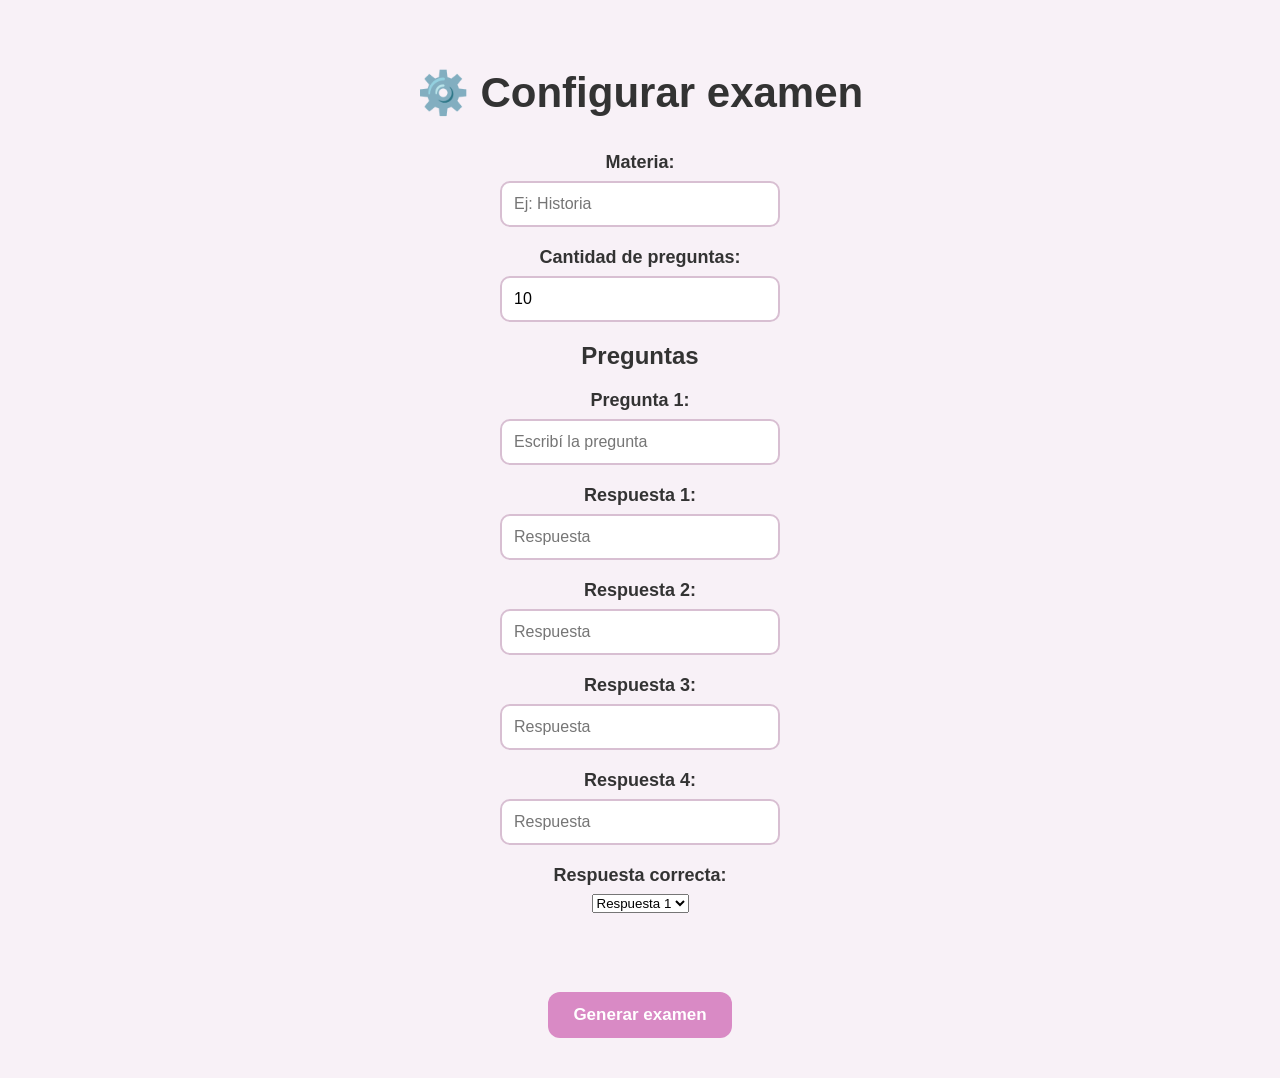
==== profesora.html @ 2b80e979 "Refactor exam configuration form in profesora.html Removed duplicate input for question count and ad" ====
<!DOCTYPE html>
<html lang="es">

<head>
    <meta charset="UTF-8">
    <meta name="viewport" content="width=device-width, initial-scale=1.0">

    <title>Configurar examen</title>

    <link rel="stylesheet" href="style.css">
</head>

<body>

    <div id="configurador">

        <h1>⚙️ Configurar examen</h1>

        <p>Materia:</p>
        <input type="text" id="materia" placeholder="Ej: Historia">
<p>Cantidad de preguntas:</p>
<input type="number" id="cantidadPreguntas" min="1" max="50" value="10">

<h2>Preguntas</h2>

<div id="preguntas">

    <div class="pregunta">

        <p>Pregunta 1:</p>
        <input type="text" placeholder="Escribí la pregunta">

        <p>Respuesta 1:</p>
        <input type="text" placeholder="Respuesta">

        <p>Respuesta 2:</p>
        <input type="text" placeholder="Respuesta">

        <p>Respuesta 3:</p>
        <input type="text" placeholder="Respuesta">

        <p>Respuesta 4:</p>
        <input type="text" placeholder="Respuesta">

        <p>Respuesta correcta:</p>
        <select>
            <option value="0">Respuesta 1</option>
            <option value="1">Respuesta 2</option>
            <option value="2">Respuesta 3</option>
            <option value="3">Respuesta 4</option>
        </select>

    </div>

</div>

<br>
        <br><br>

        <button onclick="crearExamen()">
            Generar examen
        </button>

    </div>


    <script>

        function crearExamen() {

            const materia =
                document.getElementById("materia").value.trim();

            const cantidad =
                document.getElementById("cantidadPreguntas").value;

            if (materia === "") {
                alert("Escribí el nombre de la materia.");
                return;
            }

            console.log("Materia:", materia);
            console.log("Cantidad de preguntas:", cantidad);

            alert("¡Configuración guardada!");

        }

    </script>

</body>

</html>
---- style.css ----
/* ================================
   ESTILO GENERAL
   ================================ */

body {
    margin: 0;
    padding: 40px 20px;

    font-family: Arial, sans-serif;

    background: #f8f1f7;
    color: #333;

    text-align: center;
}


/* ================================
   CAJA PRINCIPAL
   ================================ */

body > h1,
body > p,
body > input,
body > button {
    position: relative;
    z-index: 1;
}

h1 {
    font-size: 42px;
    margin-bottom: 35px;
}


/* ================================
   TEXTOS
   ================================ */

p {
    font-size: 18px;
    font-weight: bold;
    margin-top: 20px;
    margin-bottom: 8px;
}


/* ================================
   CAMPOS DE TEXTO
   ================================ */

input {
    width: 280px;
    padding: 12px;

    border: 2px solid #d8bfd2;
    border-radius: 10px;

    font-size: 16px;
    box-sizing: border-box;
}


/* ================================
   BOTÓN
   ================================ */

button {
    margin-top: 25px;

    padding: 13px 25px;

    border: none;
    border-radius: 12px;

    background: #d98ac5;
    color: white;

    font-size: 17px;
    font-weight: bold;

    cursor: pointer;
}

button:hover {
    transform: scale(1.04);
}
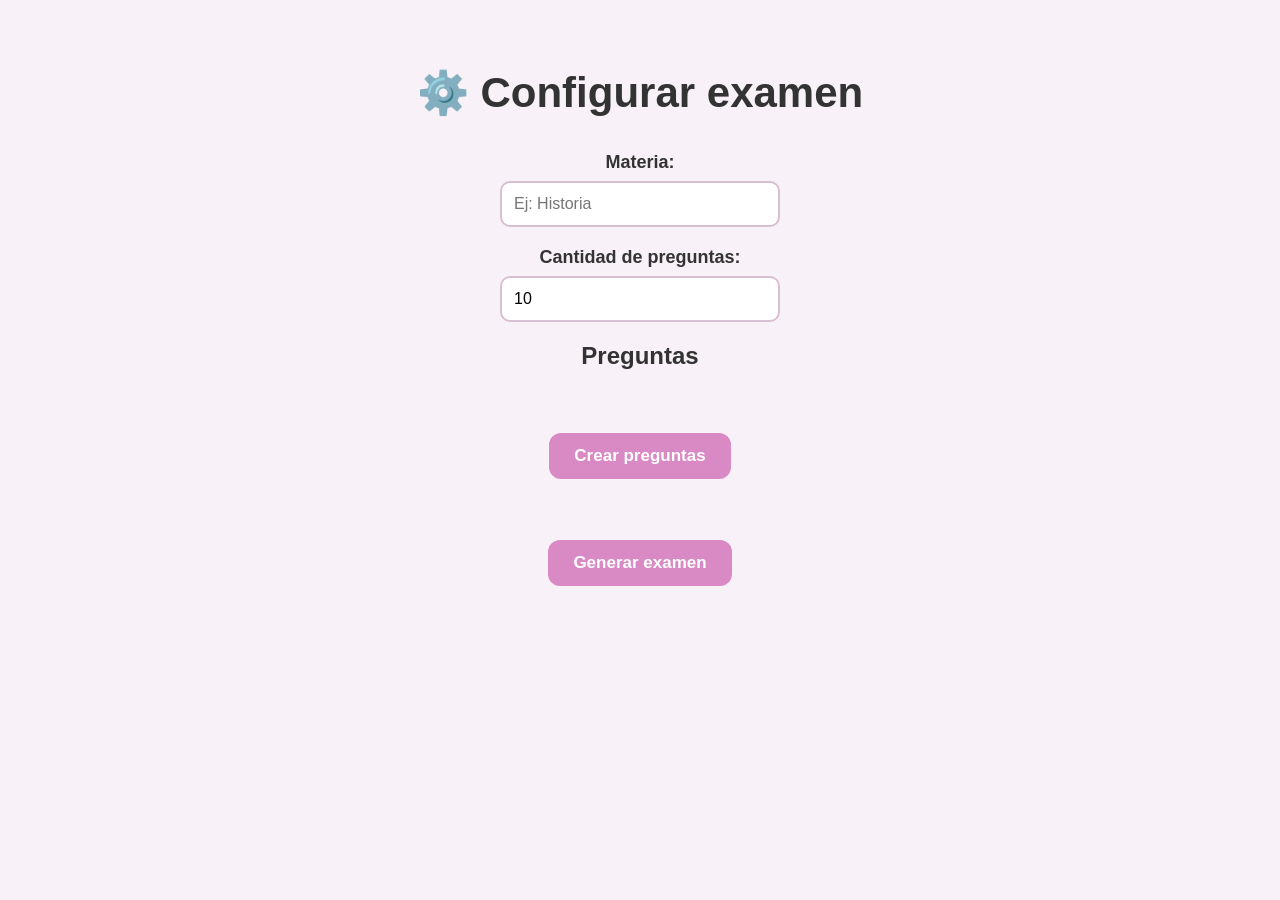
==== commit e10fd533: "Refactor question generation in profesora.html" ====
--- a/profesora.html
+++ b/profesora.html
@@ -23,36 +23,13 @@
 
 <h2>Preguntas</h2>
 
-<div id="preguntas">
+<div id="preguntas"></div>
 
-    <div class="pregunta">
+<br>
 
-        <p>Pregunta 1:</p>
-        <input type="text" placeholder="Escribí la pregunta">
-
-        <p>Respuesta 1:</p>
-        <input type="text" placeholder="Respuesta">
-
-        <p>Respuesta 2:</p>
-        <input type="text" placeholder="Respuesta">
-
-        <p>Respuesta 3:</p>
-        <input type="text" placeholder="Respuesta">
-
-        <p>Respuesta 4:</p>
-        <input type="text" placeholder="Respuesta">
-
-        <p>Respuesta correcta:</p>
-        <select>
-            <option value="0">Respuesta 1</option>
-            <option value="1">Respuesta 2</option>
-            <option value="2">Respuesta 3</option>
-            <option value="3">Respuesta 4</option>
-        </select>
-
-    </div>
-
-</div>
+<button type="button" onclick="generarPreguntas()">
+    Crear preguntas
+</button>
 
 <br>
         <br><br>
@@ -65,7 +42,56 @@
 
 
     <script>
+function generarPreguntas() {
 
+    const cantidad = Number(
+        document.getElementById("cantidadPreguntas").value
+    );
+
+    const contenedor = document.getElementById("preguntas");
+
+    contenedor.innerHTML = "";
+
+    for (let i = 0; i < cantidad; i++) {
+
+        const bloque = document.createElement("div");
+
+        bloque.className = "pregunta";
+
+        bloque.innerHTML = `
+            <hr>
+
+            <h3>Pregunta ${i + 1}</h3>
+
+            <p>Pregunta:</p>
+            <input type="text" placeholder="Escribí la pregunta">
+
+            <p>Respuesta 1:</p>
+            <input type="text" placeholder="Respuesta">
+
+            <p>Respuesta 2:</p>
+            <input type="text" placeholder="Respuesta">
+
+            <p>Respuesta 3:</p>
+            <input type="text" placeholder="Respuesta">
+
+            <p>Respuesta 4:</p>
+            <input type="text" placeholder="Respuesta">
+
+            <p>Respuesta correcta:</p>
+            <select>
+                <option value="0">Respuesta 1</option>
+                <option value="1">Respuesta 2</option>
+                <option value="2">Respuesta 3</option>
+                <option value="3">Respuesta 4</option>
+            </select>
+
+            <br><br>
+        `;
+
+        contenedor.appendChild(bloque);
+    }
+}
         function crearExamen() {
 
             const materia =
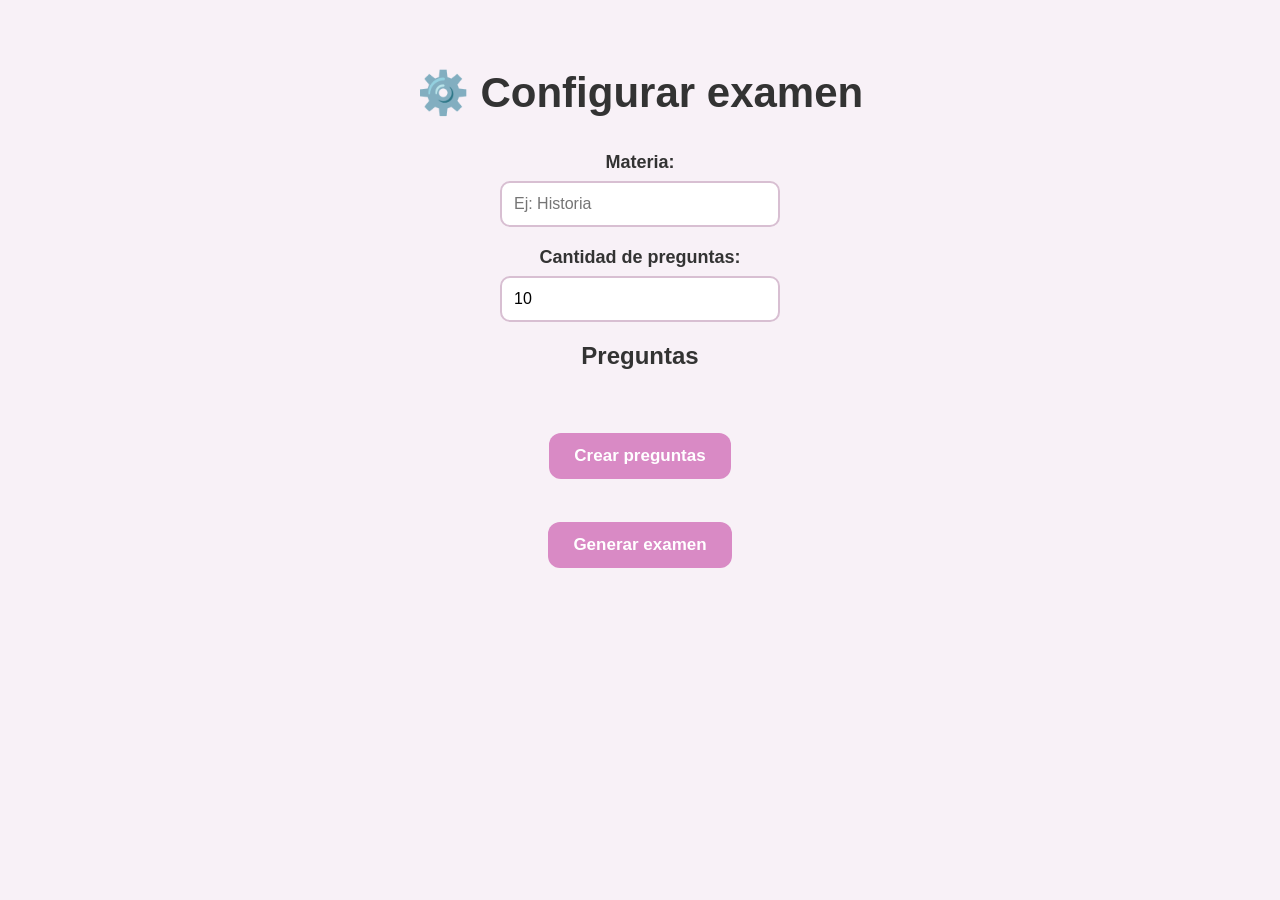
==== commit 30008865: "Refactor HTML for exam configuration interface" ====
--- a/profesora.html
+++ b/profesora.html
@@ -17,24 +17,44 @@
         <h1>⚙️ Configurar examen</h1>
 
         <p>Materia:</p>
-        <input type="text" id="materia" placeholder="Ej: Historia">
-<p>Cantidad de preguntas:</p>
-<input type="number" id="cantidadPreguntas" min="1" max="50" value="10">
-
-<h2>Preguntas</h2>
-
-<div id="preguntas"></div>
-
-<br>
-
-<button type="button" onclick="generarPreguntas()">
-    Crear preguntas
-</button>
-
-<br>
-        <br><br>
-
-        <button onclick="crearExamen()">
+
+        <input
+            type="text"
+            id="materia"
+            placeholder="Ej: Historia"
+        >
+
+
+        <p>Cantidad de preguntas:</p>
+
+        <input
+            type="number"
+            id="cantidadPreguntas"
+            min="1"
+            max="50"
+            value="10"
+        >
+
+        <h2>Preguntas</h2>
+
+        <div id="preguntas"></div>
+
+        <br>
+
+        <button
+            type="button"
+            onclick="generarPreguntas()"
+        >
+            Crear preguntas
+        </button>
+
+        <br>
+        <br>
+
+        <button
+            type="button"
+            onclick="crearExamen()"
+        >
             Generar examen
         </button>
 
@@ -42,73 +62,229 @@
 
 
     <script>
-function generarPreguntas() {
-
-    const cantidad = Number(
-        document.getElementById("cantidadPreguntas").value
-    );
-
-    const contenedor = document.getElementById("preguntas");
-
-    contenedor.innerHTML = "";
-
-    for (let i = 0; i < cantidad; i++) {
-
-        const bloque = document.createElement("div");
-
-        bloque.className = "pregunta";
-
-        bloque.innerHTML = `
-            <hr>
-
-            <h3>Pregunta ${i + 1}</h3>
-
-            <p>Pregunta:</p>
-            <input type="text" placeholder="Escribí la pregunta">
-
-            <p>Respuesta 1:</p>
-            <input type="text" placeholder="Respuesta">
-
-            <p>Respuesta 2:</p>
-            <input type="text" placeholder="Respuesta">
-
-            <p>Respuesta 3:</p>
-            <input type="text" placeholder="Respuesta">
-
-            <p>Respuesta 4:</p>
-            <input type="text" placeholder="Respuesta">
-
-            <p>Respuesta correcta:</p>
-            <select>
-                <option value="0">Respuesta 1</option>
-                <option value="1">Respuesta 2</option>
-                <option value="2">Respuesta 3</option>
-                <option value="3">Respuesta 4</option>
-            </select>
-
-            <br><br>
-        `;
-
-        contenedor.appendChild(bloque);
-    }
-}
+
+        // ========================================
+        // CREAR PREGUNTAS
+        // ========================================
+
+        function generarPreguntas() {
+
+            const cantidad = Number(
+                document.getElementById("cantidadPreguntas").value
+            );
+
+            const contenedor =
+                document.getElementById("preguntas");
+
+            contenedor.innerHTML = "";
+
+
+            for (let i = 0; i < cantidad; i++) {
+
+                const bloque =
+                    document.createElement("div");
+
+                bloque.className = "pregunta";
+
+
+                bloque.innerHTML = `
+
+                    <hr>
+
+                    <h3>Pregunta ${i + 1}</h3>
+
+                    <p>Pregunta:</p>
+
+                    <input
+                        type="text"
+                        placeholder="Escribí la pregunta"
+                    >
+
+
+                    <p>Respuesta 1:</p>
+
+                    <input
+                        type="text"
+                        placeholder="Respuesta"
+                    >
+
+
+                    <p>Respuesta 2:</p>
+
+                    <input
+                        type="text"
+                        placeholder="Respuesta"
+                    >
+
+
+                    <p>Respuesta 3:</p>
+
+                    <input
+                        type="text"
+                        placeholder="Respuesta"
+                    >
+
+
+                    <p>Respuesta 4:</p>
+
+                    <input
+                        type="text"
+                        placeholder="Respuesta"
+                    >
+
+
+                    <p>Respuesta correcta:</p>
+
+                    <select>
+
+                        <option value="0">
+                            Respuesta 1
+                        </option>
+
+                        <option value="1">
+                            Respuesta 2
+                        </option>
+
+                        <option value="2">
+                            Respuesta 3
+                        </option>
+
+                        <option value="3">
+                            Respuesta 4
+                        </option>
+
+                    </select>
+
+                    <br>
+                    <br>
+
+                `;
+
+
+                contenedor.appendChild(bloque);
+            }
+        }
+
+
+        // ========================================
+        // GENERAR EXAMEN
+        // ========================================
+
         function crearExamen() {
 
             const materia =
-                document.getElementById("materia").value.trim();
+                document
+                    .getElementById("materia")
+                    .value
+                    .trim();
+
 
             const cantidad =
-                document.getElementById("cantidadPreguntas").value;
+                Number(
+                    document
+                        .getElementById("cantidadPreguntas")
+                        .value
+                );
+
 
             if (materia === "") {
-                alert("Escribí el nombre de la materia.");
+
+                alert(
+                    "Escribí el nombre de la materia."
+                );
+
                 return;
             }
 
-            console.log("Materia:", materia);
-            console.log("Cantidad de preguntas:", cantidad);
-
-            alert("¡Configuración guardada!");
+
+            const bloques =
+                document.querySelectorAll(
+                    ".pregunta"
+                );
+
+
+            const preguntas = [];
+
+
+            bloques.forEach((bloque) => {
+
+                const campos =
+                    bloque.querySelectorAll("input");
+
+
+                const pregunta =
+                    campos[0]
+                        .value
+                        .trim();
+
+
+                const opciones = [
+
+                    campos[1]
+                        .value
+                        .trim(),
+
+                    campos[2]
+                        .value
+                        .trim(),
+
+                    campos[3]
+                        .value
+                        .trim(),
+
+                    campos[4]
+                        .value
+                        .trim()
+
+                ];
+
+
+                const correcta =
+                    Number(
+                        bloque
+                            .querySelector("select")
+                            .value
+                    );
+
+
+                preguntas.push({
+
+                    pregunta: pregunta,
+
+                    opciones: opciones,
+
+                    correcta: correcta
+
+                });
+
+            });
+
+
+            // ========================================
+            // MOSTRAR INFORMACIÓN
+            // ========================================
+
+            console.log(
+                "Materia:",
+                materia
+            );
+
+
+            console.log(
+                "Cantidad de preguntas:",
+                cantidad
+            );
+
+
+            console.log(
+                "Preguntas:",
+                preguntas
+            );
+
+
+            alert(
+                "¡Configuración guardada!"
+            );
 
         }
 
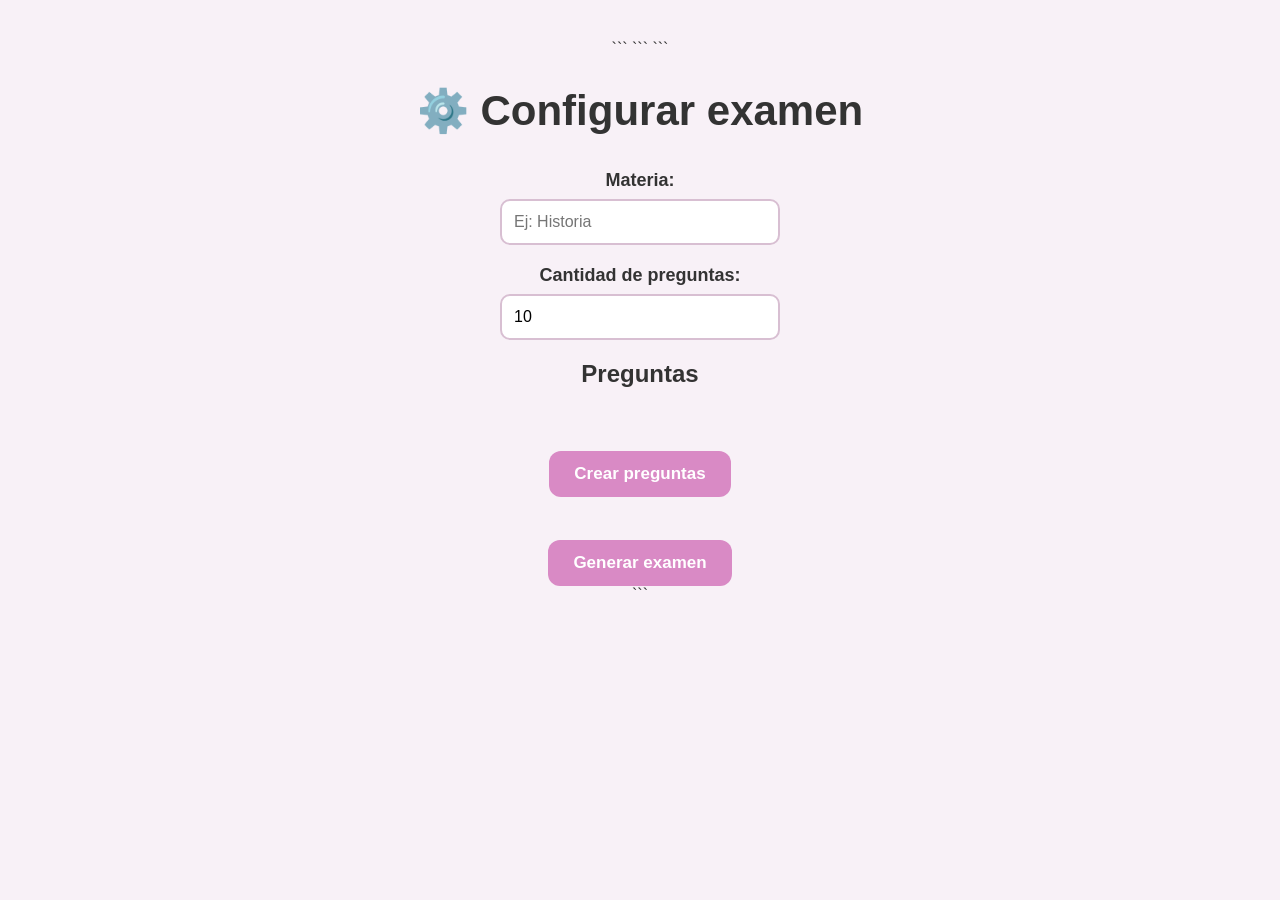
==== commit ea6a6cd0: "Refactor HTML structure and script functions" ====
--- a/profesora.html
+++ b/profesora.html
@@ -1,294 +1,367 @@
 <!DOCTYPE html>
+
 <html lang="es">
 
 <head>
     <meta charset="UTF-8">
     <meta name="viewport" content="width=device-width, initial-scale=1.0">
 
-    <title>Configurar examen</title>
-
-    <link rel="stylesheet" href="style.css">
+```
+<title>Configurar examen</title>
+
+<link rel="stylesheet" href="style.css">
+```
+
 </head>
 
 <body>
 
-    <div id="configurador">
-
-        <h1>⚙️ Configurar examen</h1>
-
-        <p>Materia:</p>
-
-        <input
-            type="text"
-            id="materia"
-            placeholder="Ej: Historia"
-        >
-
-
-        <p>Cantidad de preguntas:</p>
-
-        <input
-            type="number"
-            id="cantidadPreguntas"
-            min="1"
-            max="50"
-            value="10"
-        >
-
-        <h2>Preguntas</h2>
-
-        <div id="preguntas"></div>
-
-        <br>
-
-        <button
-            type="button"
-            onclick="generarPreguntas()"
-        >
-            Crear preguntas
-        </button>
-
-        <br>
-        <br>
-
-        <button
-            type="button"
-            onclick="crearExamen()"
-        >
-            Generar examen
-        </button>
-
-    </div>
-
-
-    <script>
-
-        // ========================================
-        // CREAR PREGUNTAS
-        // ========================================
-
-        function generarPreguntas() {
-
-            const cantidad = Number(
-                document.getElementById("cantidadPreguntas").value
+```
+<div id="configurador">
+
+    <h1>⚙️ Configurar examen</h1>
+
+    <p>Materia:</p>
+
+    <input
+        type="text"
+        id="materia"
+        placeholder="Ej: Historia"
+    >
+
+    <p>Cantidad de preguntas:</p>
+
+    <input
+        type="number"
+        id="cantidadPreguntas"
+        min="1"
+        max="50"
+        value="10"
+    >
+
+    <h2>Preguntas</h2>
+
+    <div id="preguntas"></div>
+
+    <br>
+
+    <button
+        type="button"
+        onclick="generarPreguntas()"
+    >
+        Crear preguntas
+    </button>
+
+    <br>
+    <br>
+
+    <button
+        type="button"
+        onclick="crearExamen()"
+    >
+        Generar examen
+    </button>
+
+</div>
+
+
+<script>
+
+    // ========================================
+    // CREAR PREGUNTAS
+    // ========================================
+
+    function generarPreguntas() {
+
+        const cantidad = Number(
+            document.getElementById("cantidadPreguntas").value
+        );
+
+        const contenedor =
+            document.getElementById("preguntas");
+
+        contenedor.innerHTML = "";
+
+
+        for (let i = 0; i < cantidad; i++) {
+
+            const bloque =
+                document.createElement("div");
+
+            bloque.className = "pregunta";
+
+
+            bloque.innerHTML = `
+
+                <hr>
+
+                <h3>Pregunta ${i + 1}</h3>
+
+                <p>Pregunta:</p>
+
+                <input
+                    type="text"
+                    placeholder="Escribí la pregunta"
+                >
+
+                <p>Respuesta 1:</p>
+
+                <input
+                    type="text"
+                    placeholder="Respuesta"
+                >
+
+                <p>Respuesta 2:</p>
+
+                <input
+                    type="text"
+                    placeholder="Respuesta"
+                >
+
+                <p>Respuesta 3:</p>
+
+                <input
+                    type="text"
+                    placeholder="Respuesta"
+                >
+
+                <p>Respuesta 4:</p>
+
+                <input
+                    type="text"
+                    placeholder="Respuesta"
+                >
+
+                <p>Respuesta correcta:</p>
+
+                <select>
+
+                    <option value="0">
+                        Respuesta 1
+                    </option>
+
+                    <option value="1">
+                        Respuesta 2
+                    </option>
+
+                    <option value="2">
+                        Respuesta 3
+                    </option>
+
+                    <option value="3">
+                        Respuesta 4
+                    </option>
+
+                </select>
+
+                <br>
+                <br>
+
+            `;
+
+
+            contenedor.appendChild(bloque);
+        }
+    }
+
+
+    // ========================================
+    // CREAR ID ÚNICO
+    // ========================================
+
+    function generarID() {
+
+        return (
+            Date.now().toString(36) +
+            Math.random()
+                .toString(36)
+                .substring(2, 8)
+        );
+
+    }
+
+
+    // ========================================
+    // GENERAR NUEVO EXAMEN
+    // ========================================
+
+    function crearExamen() {
+
+        const materia =
+            document
+                .getElementById("materia")
+                .value
+                .trim();
+
+
+        const cantidad =
+            Number(
+                document
+                    .getElementById("cantidadPreguntas")
+                    .value
             );
 
-            const contenedor =
-                document.getElementById("preguntas");
-
-            contenedor.innerHTML = "";
-
-
-            for (let i = 0; i < cantidad; i++) {
-
-                const bloque =
-                    document.createElement("div");
-
-                bloque.className = "pregunta";
-
-
-                bloque.innerHTML = `
-
-                    <hr>
-
-                    <h3>Pregunta ${i + 1}</h3>
-
-                    <p>Pregunta:</p>
-
-                    <input
-                        type="text"
-                        placeholder="Escribí la pregunta"
-                    >
-
-
-                    <p>Respuesta 1:</p>
-
-                    <input
-                        type="text"
-                        placeholder="Respuesta"
-                    >
-
-
-                    <p>Respuesta 2:</p>
-
-                    <input
-                        type="text"
-                        placeholder="Respuesta"
-                    >
-
-
-                    <p>Respuesta 3:</p>
-
-                    <input
-                        type="text"
-                        placeholder="Respuesta"
-                    >
-
-
-                    <p>Respuesta 4:</p>
-
-                    <input
-                        type="text"
-                        placeholder="Respuesta"
-                    >
-
-
-                    <p>Respuesta correcta:</p>
-
-                    <select>
-
-                        <option value="0">
-                            Respuesta 1
-                        </option>
-
-                        <option value="1">
-                            Respuesta 2
-                        </option>
-
-                        <option value="2">
-                            Respuesta 3
-                        </option>
-
-                        <option value="3">
-                            Respuesta 4
-                        </option>
-
-                    </select>
-
-                    <br>
-                    <br>
-
-                `;
-
-
-                contenedor.appendChild(bloque);
-            }
+
+        if (materia === "") {
+
+            alert(
+                "Escribí el nombre de la materia."
+            );
+
+            return;
         }
 
 
-        // ========================================
-        // GENERAR EXAMEN
-        // ========================================
-
-        function crearExamen() {
-
-            const materia =
-                document
-                    .getElementById("materia")
+        const bloques =
+            document.querySelectorAll(
+                ".pregunta"
+            );
+
+
+        if (bloques.length === 0) {
+
+            alert(
+                "Primero apretá 'Crear preguntas'."
+            );
+
+            return;
+        }
+
+
+        const preguntas = [];
+
+
+        bloques.forEach((bloque) => {
+
+            const campos =
+                bloque.querySelectorAll("input");
+
+
+            const pregunta =
+                campos[0]
                     .value
                     .trim();
 
 
-            const cantidad =
+            const opciones = [
+
+                campos[1]
+                    .value
+                    .trim(),
+
+                campos[2]
+                    .value
+                    .trim(),
+
+                campos[3]
+                    .value
+                    .trim(),
+
+                campos[4]
+                    .value
+                    .trim()
+
+            ];
+
+
+            const correcta =
                 Number(
-                    document
-                        .getElementById("cantidadPreguntas")
+                    bloque
+                        .querySelector("select")
                         .value
                 );
 
 
-            if (materia === "") {
-
-                alert(
-                    "Escribí el nombre de la materia."
-                );
-
-                return;
-            }
-
-
-            const bloques =
-                document.querySelectorAll(
-                    ".pregunta"
-                );
-
-
-            const preguntas = [];
-
-
-            bloques.forEach((bloque) => {
-
-                const campos =
-                    bloque.querySelectorAll("input");
-
-
-                const pregunta =
-                    campos[0]
-                        .value
-                        .trim();
-
-
-                const opciones = [
-
-                    campos[1]
-                        .value
-                        .trim(),
-
-                    campos[2]
-                        .value
-                        .trim(),
-
-                    campos[3]
-                        .value
-                        .trim(),
-
-                    campos[4]
-                        .value
-                        .trim()
-
-                ];
-
-
-                const correcta =
-                    Number(
-                        bloque
-                            .querySelector("select")
-                            .value
-                    );
-
-
-                preguntas.push({
-
-                    pregunta: pregunta,
-
-                    opciones: opciones,
-
-                    correcta: correcta
-
-                });
+            preguntas.push({
+
+                pregunta: pregunta,
+
+                opciones: opciones,
+
+                correcta: correcta
 
             });
 
-
-            // ========================================
-            // MOSTRAR INFORMACIÓN
-            // ========================================
-
-            console.log(
-                "Materia:",
-                materia
-            );
-
-
-            console.log(
-                "Cantidad de preguntas:",
-                cantidad
-            );
-
-
-            console.log(
-                "Preguntas:",
-                preguntas
-            );
-
-
-            alert(
-                "¡Configuración guardada!"
-            );
+        });
+
+
+        // ========================================
+        // CREAR EL EXAMEN
+        // ========================================
+
+        const examen = {
+
+            id: generarID(),
+
+            materia: materia,
+
+            cantidadPreguntas: cantidad,
+
+            preguntas: preguntas
+
+        };
+
+
+        // ========================================
+        // OBTENER EXÁMENES ANTERIORES
+        // ========================================
+
+        let examenes = JSON.parse(
+            localStorage.getItem("examenes")
+        );
+
+
+        if (!Array.isArray(examenes)) {
+
+            examenes = [];
 
         }
 
-    </script>
+
+        // ========================================
+        // AGREGAR EL NUEVO EXAMEN
+        // ========================================
+
+        examenes.push(examen);
+
+
+        // ========================================
+        // GUARDAR TODOS LOS EXÁMENES
+        // ========================================
+
+        localStorage.setItem(
+            "examenes",
+            JSON.stringify(examenes)
+        );
+
+
+        // ========================================
+        // MOSTRAR INFORMACIÓN
+        // ========================================
+
+        console.log(
+            "Nuevo examen creado:",
+            examen
+        );
+
+        console.log(
+            "Todos los exámenes:",
+            examenes
+        );
+
+
+        alert(
+            "¡Examen creado correctamente!\n\n" +
+            "Materia: " +
+            materia +
+            "\nID: " +
+            examen.id
+        );
+
+    }
+
+</script>
+```
 
 </body>
 
